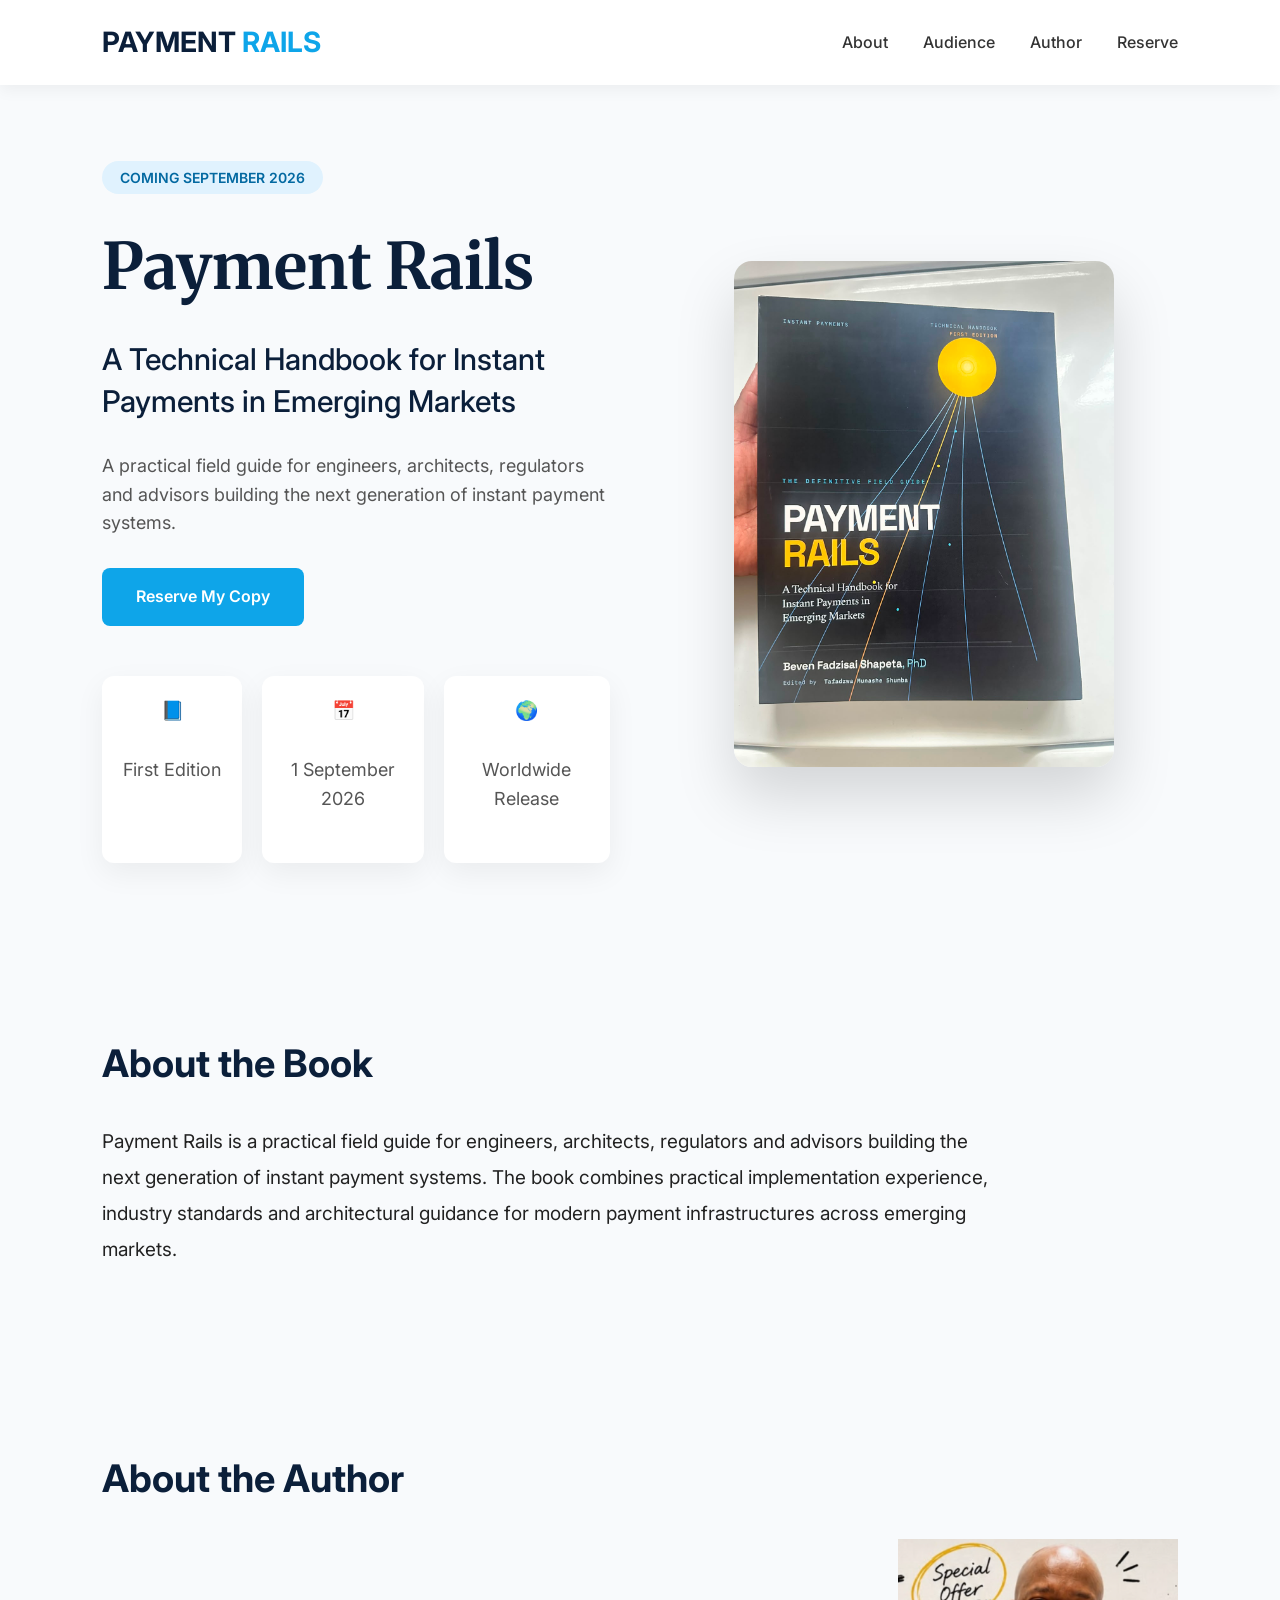
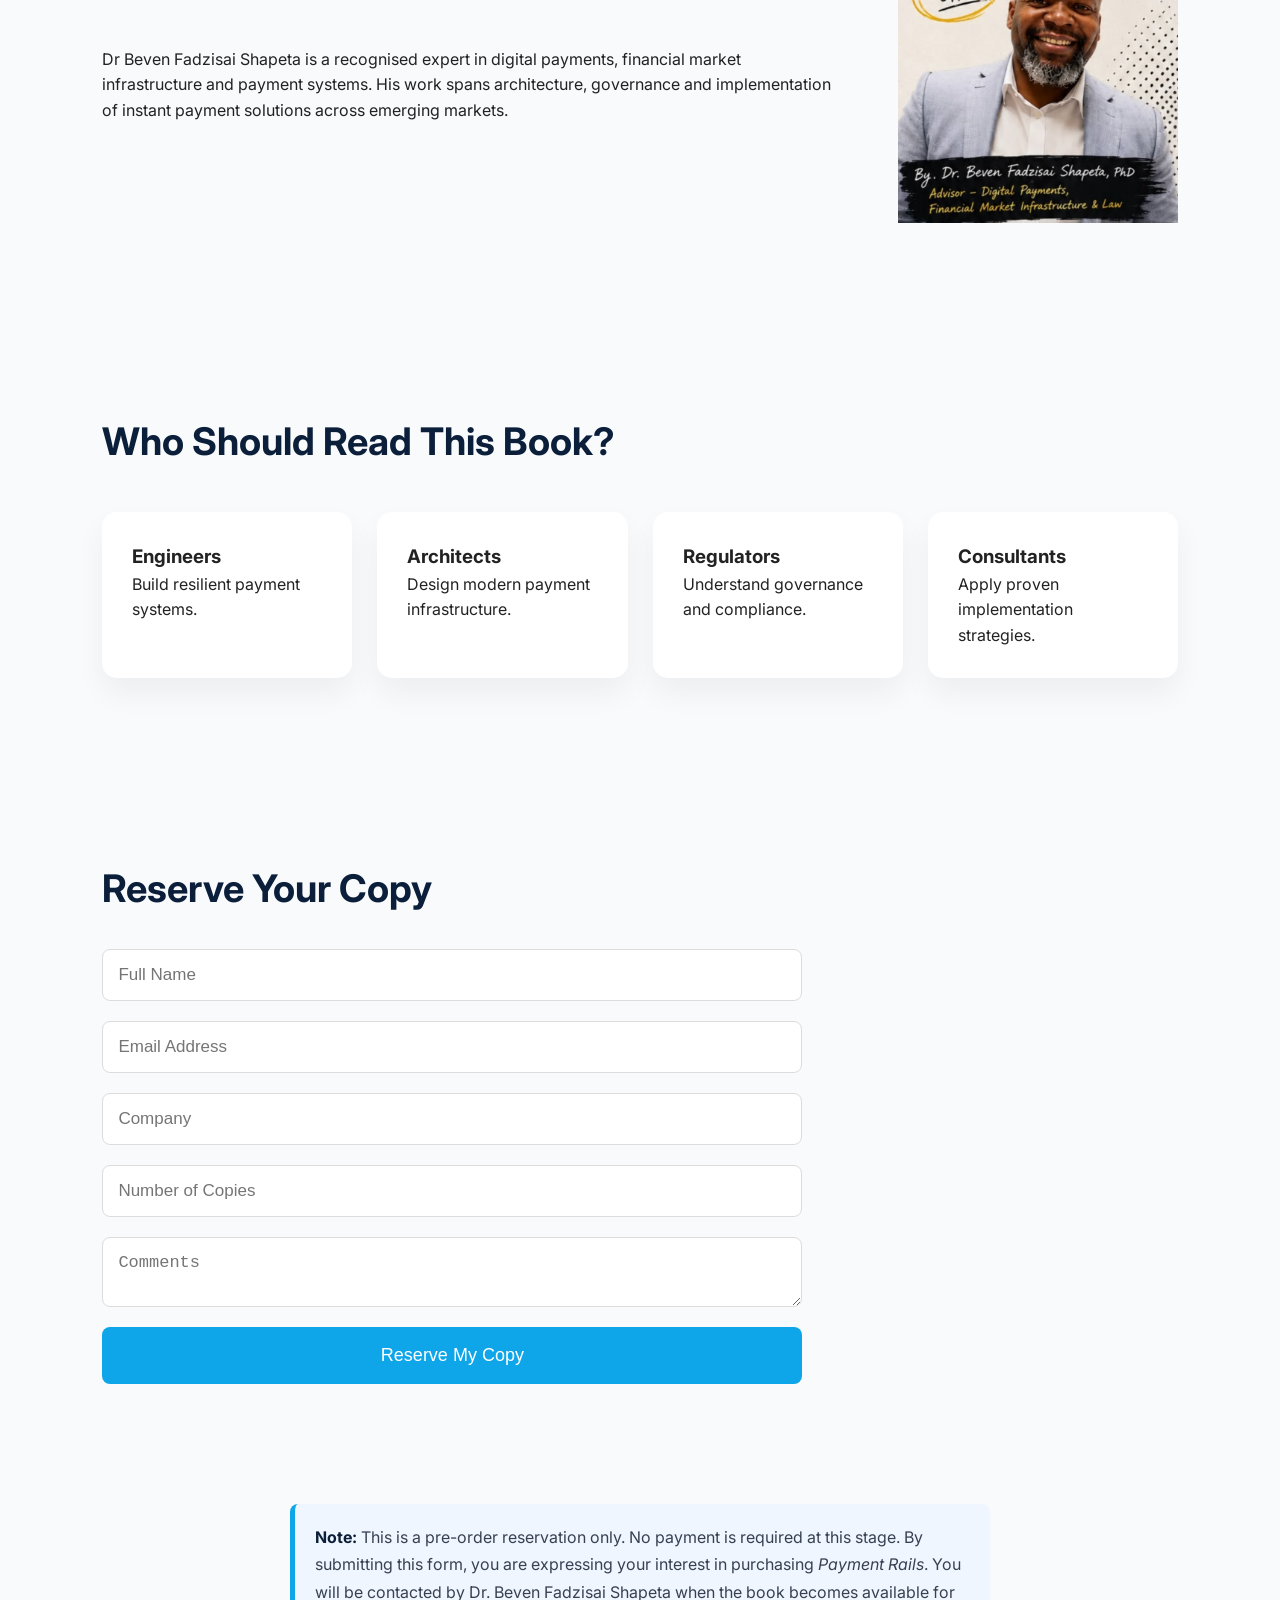
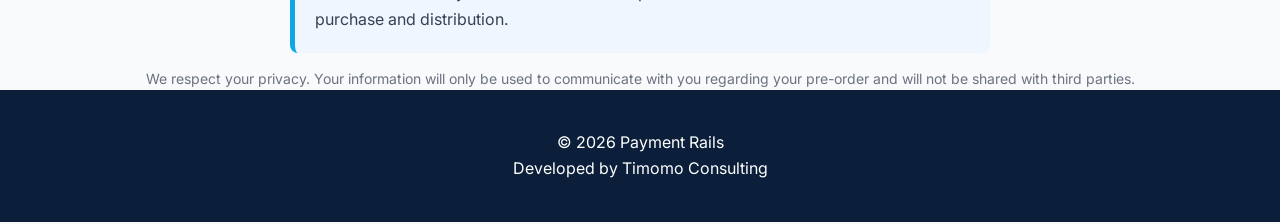
==== index.html @ 8334a4dc "Complete landing page MVP" ====
<!DOCTYPE html>
<html lang="en">

<head>
    <meta charset="UTF-8">
    <meta name="viewport" content="width=device-width, initial-scale=1.0">
    <title>Payment Rails | Pre-Order</title>

    <link rel="stylesheet" href="style.css">
    <link rel="preconnect" href="https://fonts.googleapis.com">
    <link rel="stylesheet" href="https://cdnjs.cloudflare.com/ajax/libs/font-awesome/6.6.0/css/all.min.css">
    <link
        href="https://fonts.googleapis.com/css2?family=Inter:wght@300;400;500;600;700&family=Merriweather:wght@700&display=swap"
        rel="stylesheet">

    <link rel="preconnect" href="https://fonts.googleapis.com">
    <link rel="preconnect" href="https://fonts.gstatic.com" crossorigin>

    <link href="https://fonts.googleapis.com/css2?family=Inter:wght@300;400;500;600;700&display=swap" rel="stylesheet">
</head>

<body>

    <header>

        <nav class="navbar">

            <div class="logo">
                PAYMENT <span>RAILS</span>
            </div>

            <ul class="nav-links">
                <li><a href="#about">About</a></li>
                <li><a href="#audience">Audience</a></li>
                <li><a href="#author">Author</a></li>
                <li><a href="#preorder">Reserve</a></li>
            </ul>

        </nav>

    </header>

    <section class="hero">

        <div class="hero-content">

            <div class="hero-text">

                <span class="tag">
                    COMING SEPTEMBER 2026
                </span>

                <h1>Payment Rails</h1>

                <h2>
                    A Technical Handbook for Instant Payments in Emerging Markets
                </h2>

                <p>
                    A practical field guide for engineers, architects,
                    regulators and advisors building the next generation
                    of instant payment systems.
                </p>

                <a href="#preorder" class="btn-primary">
                    Reserve My Copy
                </a>

                <div class="hero-features">

                    <div class="feature-card">
                        <h3>📘</h3>
                        <p>First Edition</p>
                    </div>

                    <div class="feature-card">
                        <h3>📅</h3>
                        <p>1 September 2026</p>
                    </div>

                    <div class="feature-card">
                        <h3>🌍</h3>
                        <p>Worldwide Release</p>
                    </div>

                </div>

            </div>

            <div class="hero-image">

                <img src="assets/images/cover.jpeg" alt="Payment Rails Book Cover">

            </div>

        </div>

    </section>

    <section id="about">

        <h2>About the Book</h2>

        <p class="section-text">

            Payment Rails is a practical field guide for engineers,
            architects, regulators and advisors building the next
            generation of instant payment systems.

            The book combines practical implementation experience,
            industry standards and architectural guidance for
            modern payment infrastructures across emerging markets.

        </p>
    </section>

    <section id="author">

        <h2>About the Author</h2>
        <div class="hero-content">

            <div>

                <p>

                    Dr Beven Fadzisai Shapeta is a recognised expert in
                    digital payments, financial market infrastructure and
                    payment systems. His work spans architecture,
                    governance and implementation of instant payment
                    solutions across emerging markets.

                </p>

            </div>

            <div>

                <img src="assets/images/author.png" width="280">

            </div>

    </section>

    <section id="audience">

        <h2>Who Should Read This Book?</h2>

        <div class="cards">

            <div class="card">
                <h3>Engineers</h3>
                <p>Build resilient payment systems.</p>
            </div>

            <div class="card">
                <h3>Architects</h3>
                <p>Design modern payment infrastructure.</p>
            </div>

            <div class="card">
                <h3>Regulators</h3>
                <p>Understand governance and compliance.</p>
            </div>

            <div class="card">
                <h3>Consultants</h3>
                <p>Apply proven implementation strategies.</p>
            </div>

        </div>

    </section>


    <section id="preorder">

        <h2>Reserve Your Copy</h2>

        <form name="preorder" method="POST" data-netlify="true">

            <input type="hidden" name="form-name" value="preorder">

            <input type="text" name="name" placeholder="Full Name" required>

            <input type="email" name="email" placeholder="Email Address" required>

            <input type="text" name="organisation" placeholder="Company">

            <input type="number" name="copies" placeholder="Number of Copies" min="1" required>

            <textarea name="comments" placeholder="Comments"></textarea>

            <button type="submit">

                Reserve My Copy

            </button>

        </form>

    </section>
    <p class="reservation-note">
        <strong>Note:</strong> This is a pre-order reservation only. No payment is required at this stage. By
        submitting this form, you are expressing your interest in purchasing <em>Payment Rails</em>. You will be
        contacted by Dr. Beven Fadzisai Shapeta when the book becomes available for purchase and distribution.
    </p>
    <p class="privacy-note">
        We respect your privacy. Your information will only be used to communicate with you regarding your pre-order and
        will not be shared with third parties.
    </p>

    <footer>

        <p>

            © 2026 Payment Rails

        </p>

        <p>

            Developed by Timomo Consulting

        </p>

    </footer>

    <script src="script.js"></script>

</body>


</html>
---- style.css ----
* {
    margin: 0;
    padding: 0;
    box-sizing: border-box;
}

h1 {
    font-family: 'Merriweather', serif;
}

body {

    font-family: Inter, sans-serif;
    background: #f8fafc;
    color: #222;
    line-height: 1.6;

}

.navbar {

    position: sticky;
    top: 0;
    z-index: 1000;

    background: white;

    display: flex;
    justify-content: space-between;
    align-items: center;

    padding: 20px 8%;

    box-shadow: 0 5px 15px rgba(0, 0, 0, .05);

}

.logo {

    font-size: 28px;
    font-weight: 700;
    color: #0B1F3A;

}

.nav-links {

    display: flex;
    gap: 35px;

    list-style: none;

}

.nav-links a {

    text-decoration: none;
    color: #333;

    font-weight: 500;

}

.hero {

    display: flex;

    align-items: center;

    justify-content: space-between;

    padding: 80px;

}

.hero-left {

    width: 50%;

}

.hero-left h1 {

    font-size: 56px;

    color: #0B1F3A;

}

.hero-left h2 {

    margin-top: 20px;

    font-size: 28px;

    font-weight: 500;

}

.hero-left p {

    margin: 30px 0;

}

.button {

    display: inline-block;

    background: #0EA5E9;

    color: white;

    text-decoration: none;

    padding: 15px 30px;

    border-radius: 8px;

    font-weight: 600;

}

.hero-right {

    width: 40%;

    text-align: center;

}

.hero-right img {

    max-width: 100%;

    border-radius: 12px;

    box-shadow: 0 20px 40px rgba(0, 0, 0, .15);

}

section {

    padding:90px 8%;

}

section h2{

    color:#0B1F3A;

    font-size:38px;

    margin-bottom:30px;

}

.section-text{

    font-size:19px;

    max-width:900px;

    line-height:1.9;

}

footer {

    text-align: center;

    padding: 40px;

    background: #0B1F3A;

    color: white;

}

.hero {

    padding: 80px 8%;

    background: #F8FAFC;

}

.hero-content {

    display: flex;

    align-items: center;

    justify-content: space-between;

    gap: 60px;

}

.hero-text {

    flex: 1;

}

.hero-image {

    flex: 1;

    display: flex;

    justify-content: center;

}

.hero-image img {

    width: 380px;

    border-radius: 18px;

    box-shadow: 0 30px 60px rgba(0, 0, 0, .15);

    transition: .3s;

}

.hero-image img:hover {

    transform: translateY(-8px);

}

.tag {

    background: #E0F2FE;

    color: #0369A1;

    padding: 8px 18px;

    border-radius: 30px;

    font-size: 14px;

    font-weight: 600;

}

.hero h1 {

    margin-top: 25px;

    font-size: 64px;

    color: #0B1F3A;

}

.hero h2 {

    margin-top: 20px;

    font-size: 30px;

    font-weight: 500;

    line-height: 1.4;

}

.hero p {

    margin: 30px 0;

    font-size: 18px;

    color: #555;

    max-width: 600px;

}

.btn-primary {

    display: inline-block;

    background: #0EA5E9;

    color: white;

    padding: 16px 34px;

    border-radius: 8px;

    text-decoration: none;

    font-weight: 600;

    transition: .3s;

}

.btn-primary:hover {

    background: #0284C7;

}

.hero-features {

    display: flex;

    gap: 20px;

    margin-top: 50px;

}

.feature-card {

    background: white;

    padding: 20px;

    border-radius: 12px;

    box-shadow: 0 10px 30px rgba(0, 0, 0, .06);

    min-width: 140px;

    text-align: center;

}

@media(max-width:900px) {

    .hero-content {

        flex-direction: column-reverse;

        text-align: center;

    }

    .hero h1 {

        font-size: 46px;

    }

    .hero h2 {

        font-size: 24px;

    }

    .hero-features {

        flex-direction: column;

        align-items: center;

    }

    .hero-image img {

        width: 280px;

    }

}

.logo span {

    color: #0EA5E9;

}

html {

    scroll-behavior: smooth;

}

.cards{

display:grid;

grid-template-columns:repeat(auto-fit,minmax(220px,1fr));

gap:25px;

margin-top:40px;

}

.card{

background:white;

padding:30px;

border-radius:15px;

box-shadow:0 15px 30px rgba(0,0,0,.05);

transition:.3s;

}

.card:hover{

transform:translateY(-8px);

}

form{

display:flex;

flex-direction:column;

max-width:700px;

gap:20px;

}

input,textarea{

padding:15px;

font-size:17px;

border:1px solid #ddd;

border-radius:8px;

}

button{

background:#0EA5E9;

color:white;

padding:18px;

font-size:18px;

border:none;

border-radius:8px;

cursor:pointer;

}

.reservation-note {

    max-width: 700px;
    margin: 30px auto 0;
    padding: 20px;

    background: #EFF6FF;
    border-left: 5px solid #0EA5E9;

    border-radius: 8px;

    color: #374151;
    line-height: 1.7;
    font-size: 16px;

}

.reservation-note strong {

    color: #0B1F3A;

}

.privacy-note {

    text-align: center;
    margin-top: 15px;
    font-size: 14px;
    color: #6B7280;

}
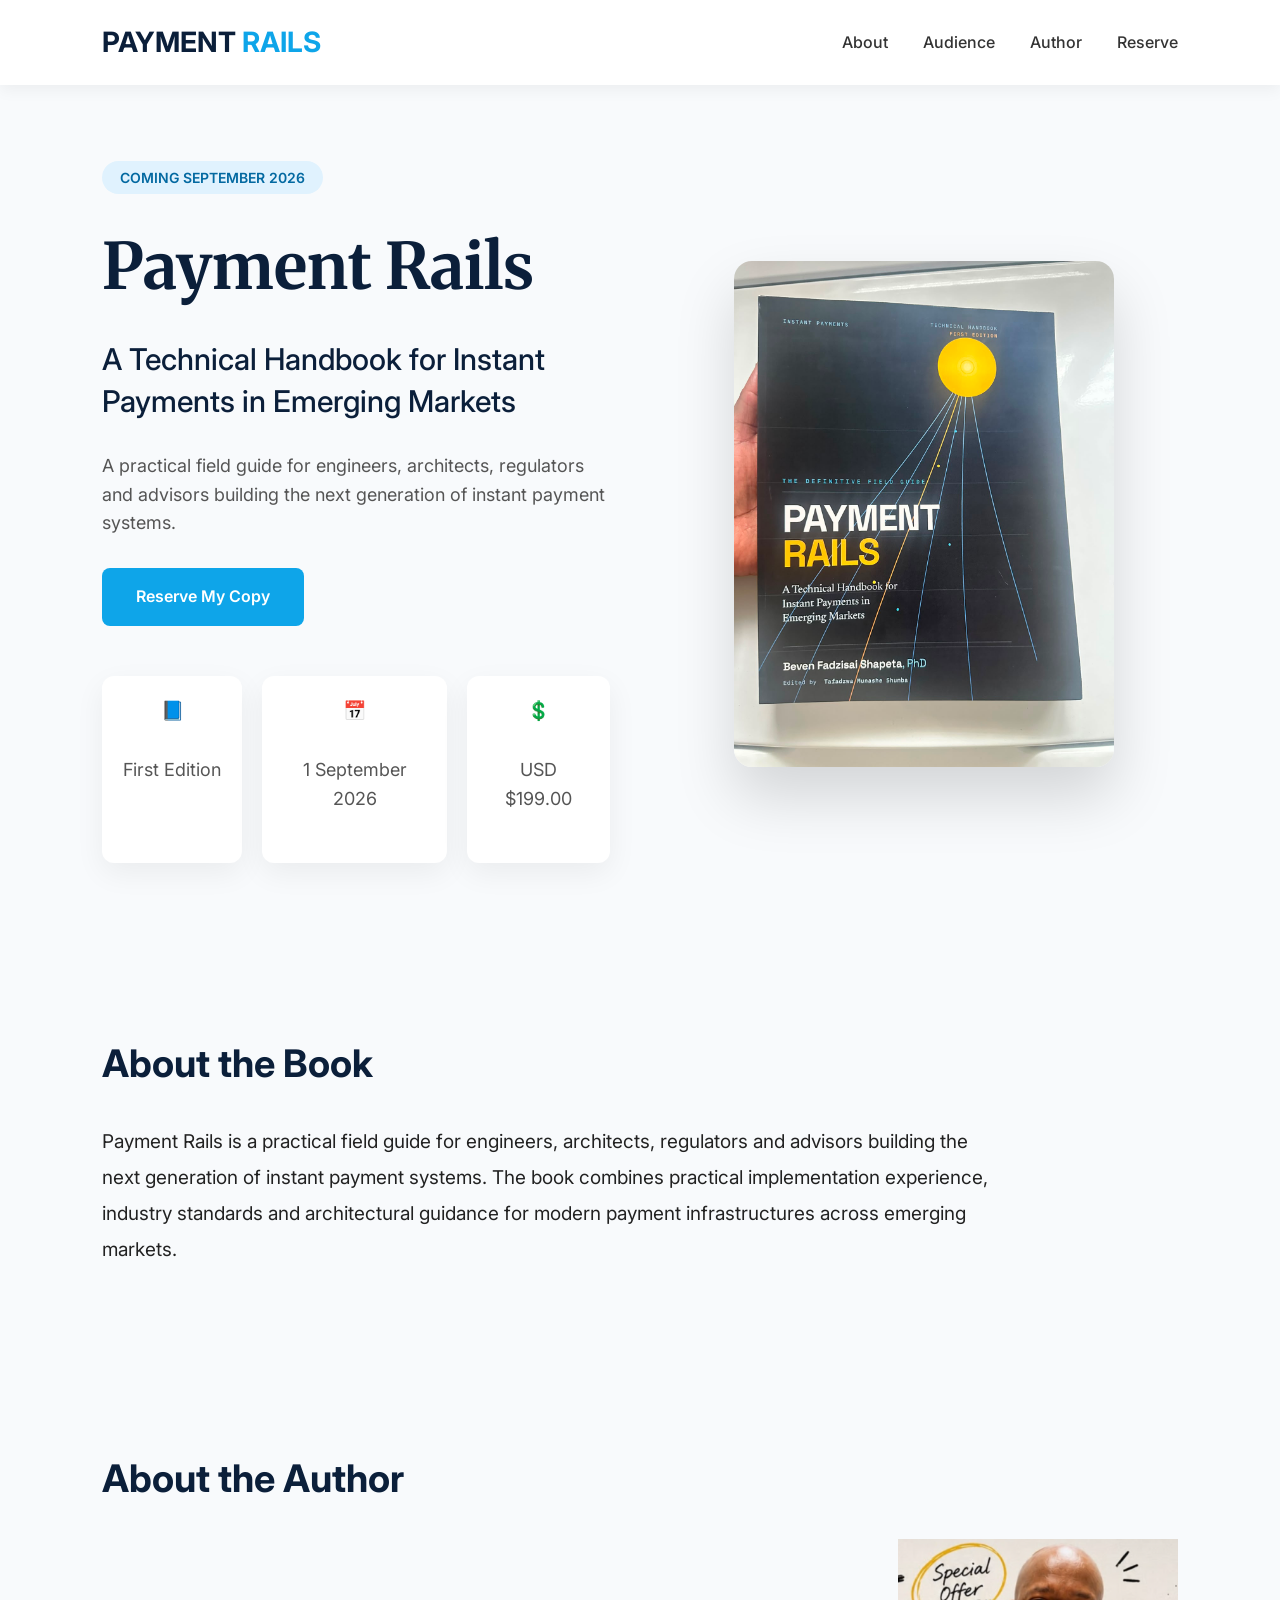
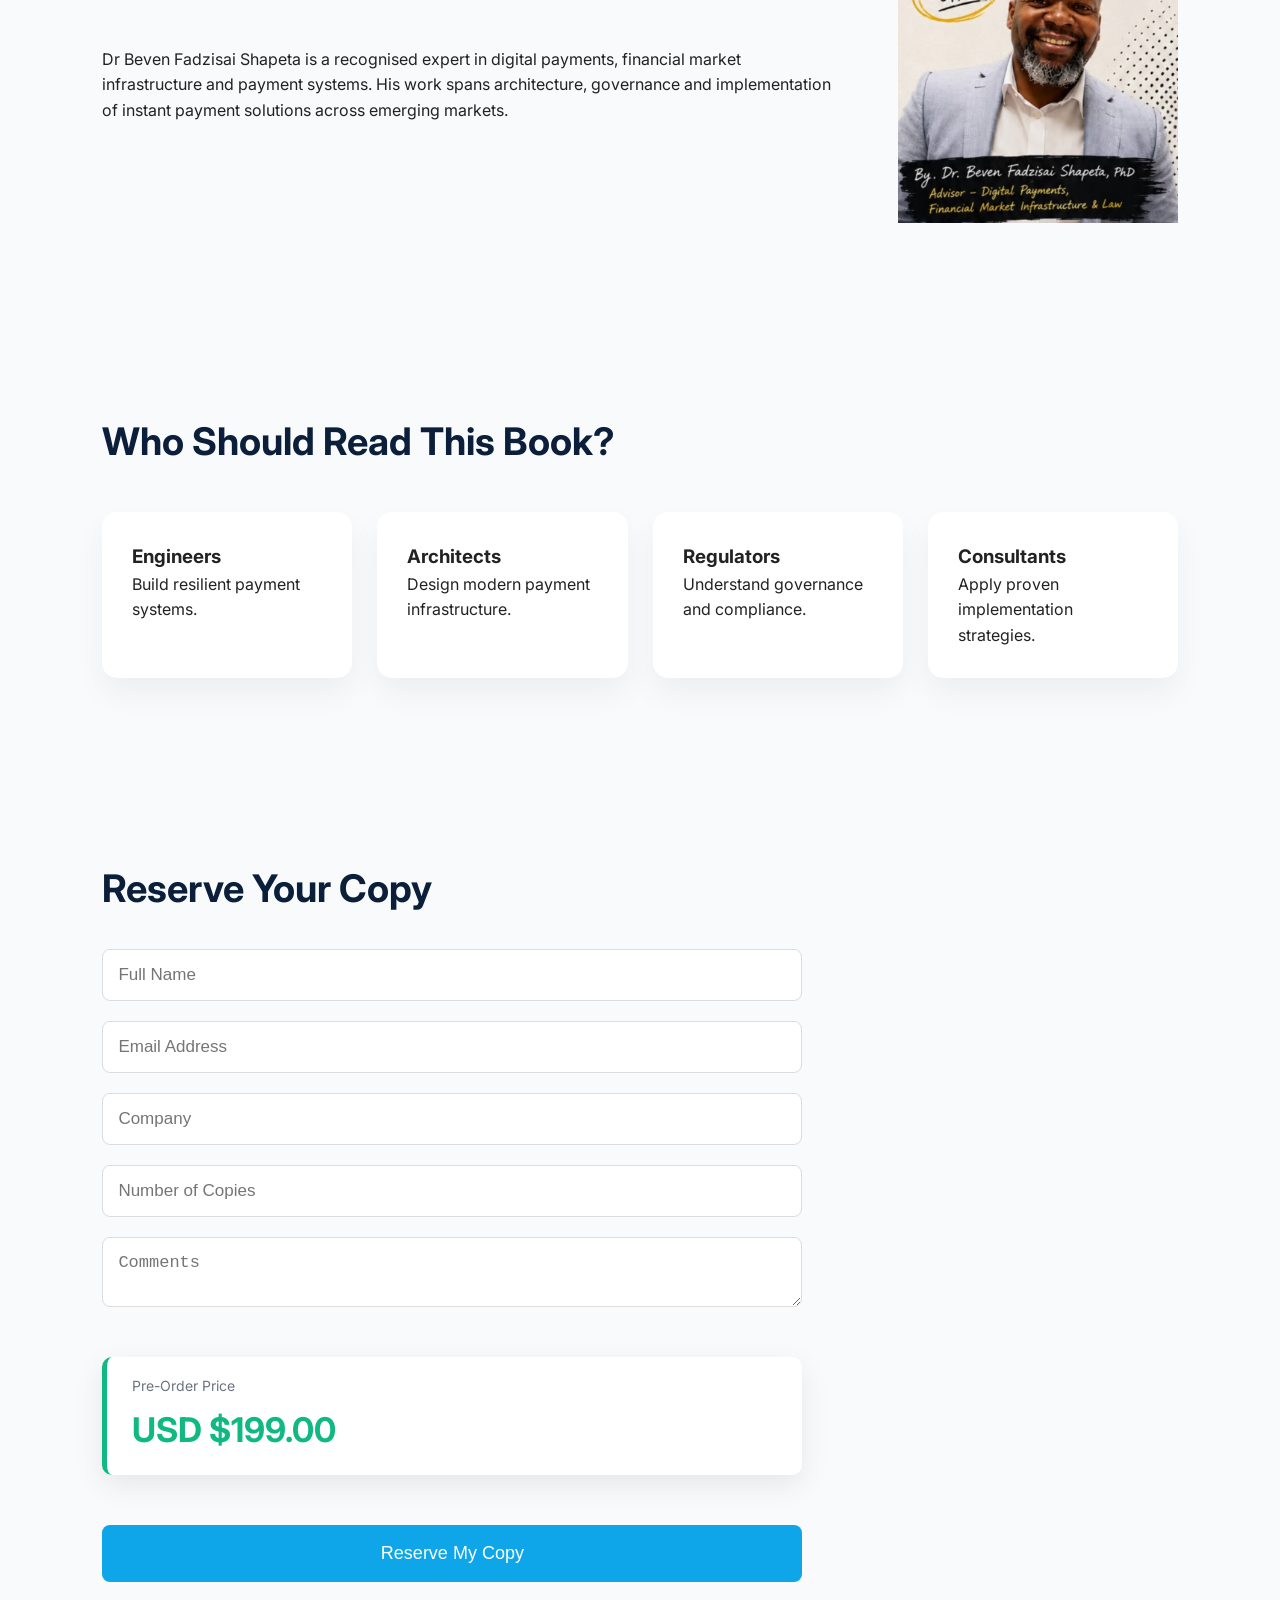
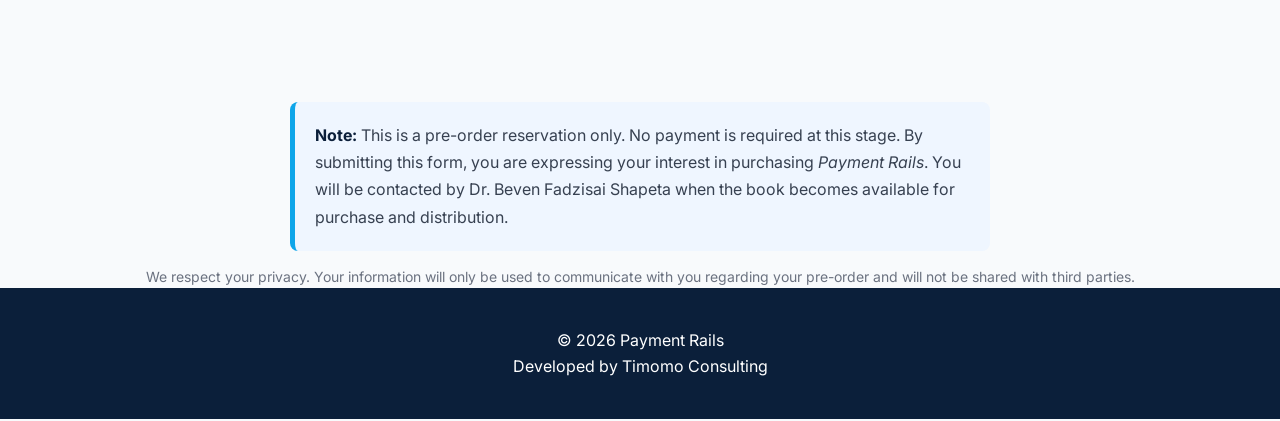
==== commit 6cde54f0: "Home page correction" ====
--- a/index.html
+++ b/index.html
@@ -79,8 +79,8 @@
                     </div>
 
                     <div class="feature-card">
-                        <h3>🌍</h3>
-                        <p>Worldwide Release</p>
+                        <h3>💲</h3>
+                        <p>USD $199.00</p>
                     </div>
 
                 </div>
@@ -189,6 +189,11 @@
             <input type="number" name="copies" placeholder="Number of Copies" min="1" required>
 
             <textarea name="comments" placeholder="Comments"></textarea>
+
+            <div class="price-box">
+                <span class="price-label">Pre-Order Price</span>
+                <h3>USD $199.00</h3>
+            </div>
 
             <button type="submit">
 
--- a/style.css
+++ b/style.css
@@ -487,4 +487,46 @@
     font-size: 14px;
     color: #6B7280;
 
+}
+
+.price-box{
+
+    margin:30px 0;
+
+    display:inline-block;
+
+    background:#ffffff;
+
+    border-left:5px solid #10B981;
+
+    padding:18px 25px;
+
+    border-radius:10px;
+
+    box-shadow:0 10px 30px rgba(0,0,0,.08);
+
+}
+
+.price-label{
+
+    display:block;
+
+    color:#6B7280;
+
+    font-size:14px;
+
+    margin-bottom:5px;
+
+}
+
+.price-box h3{
+
+    font-size:34px;
+
+    color:#10B981;
+
+    margin:0;
+
+    font-weight:700;
+
 }
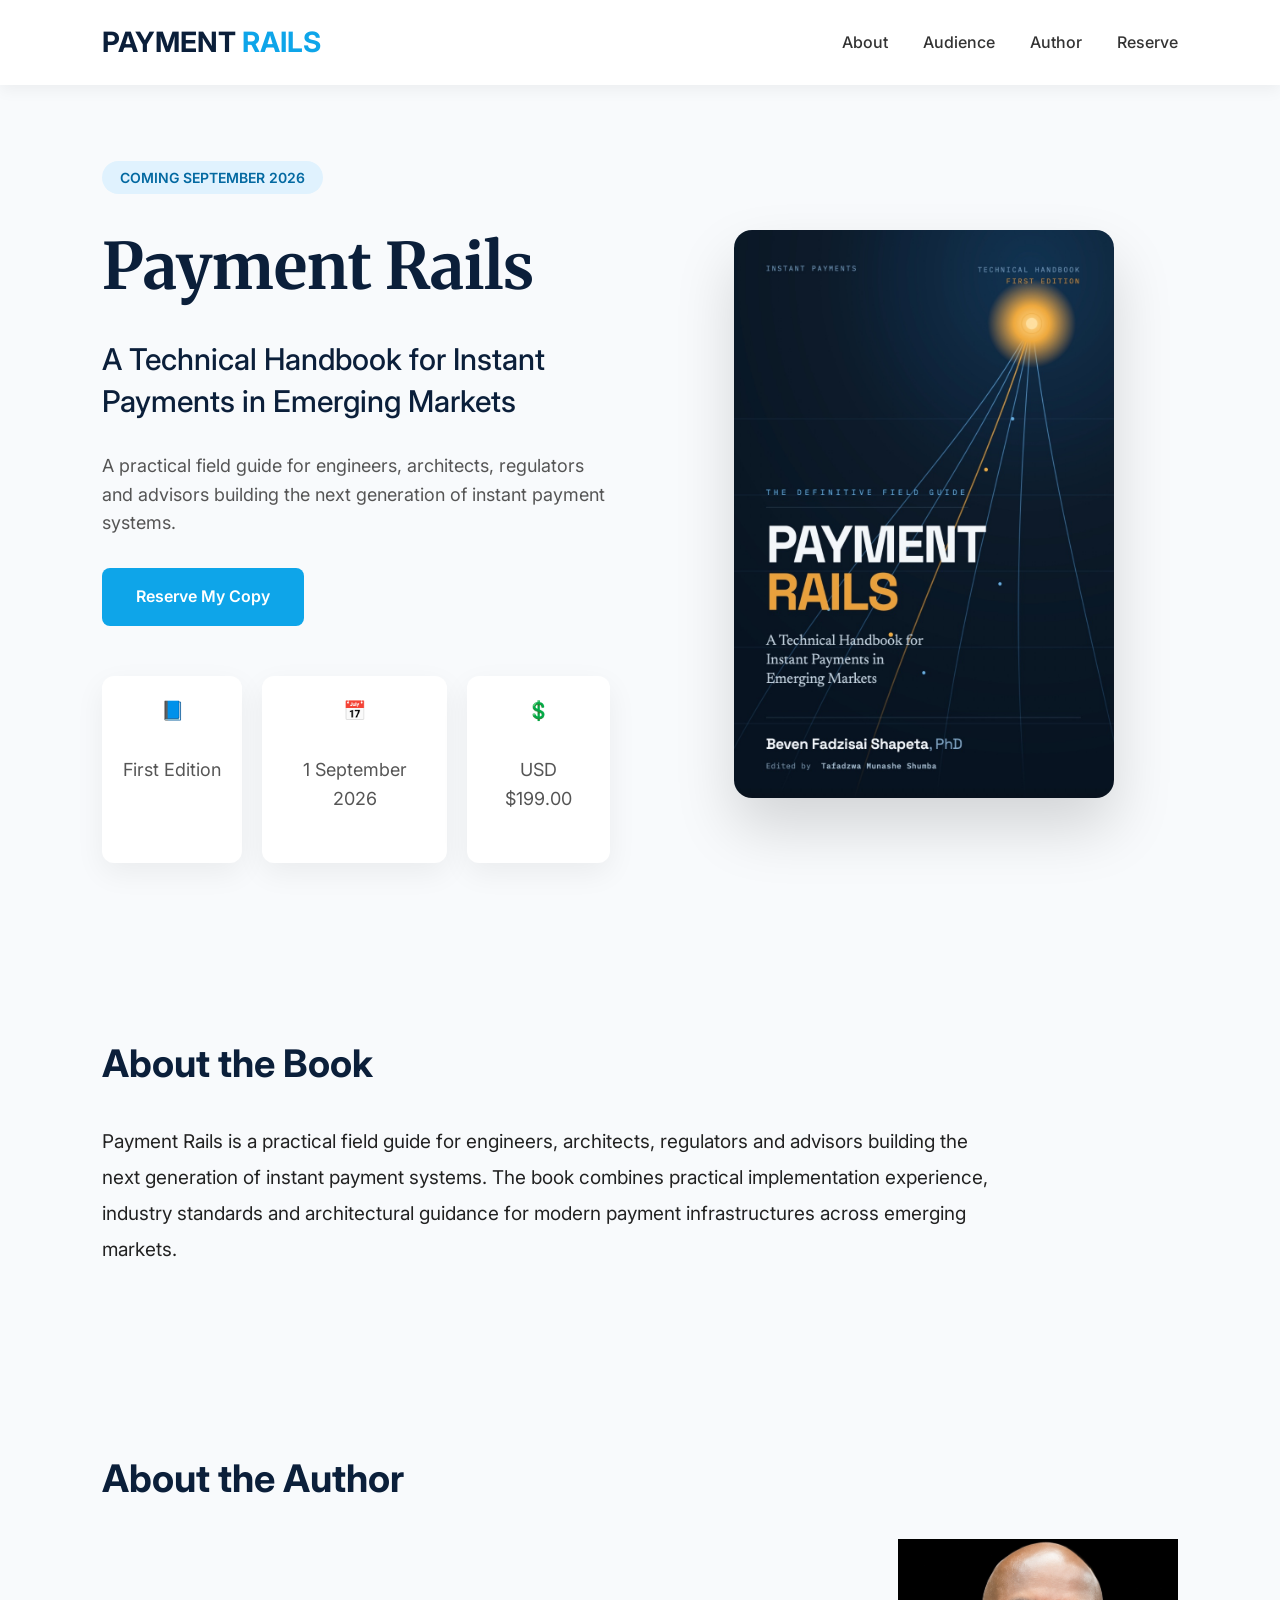
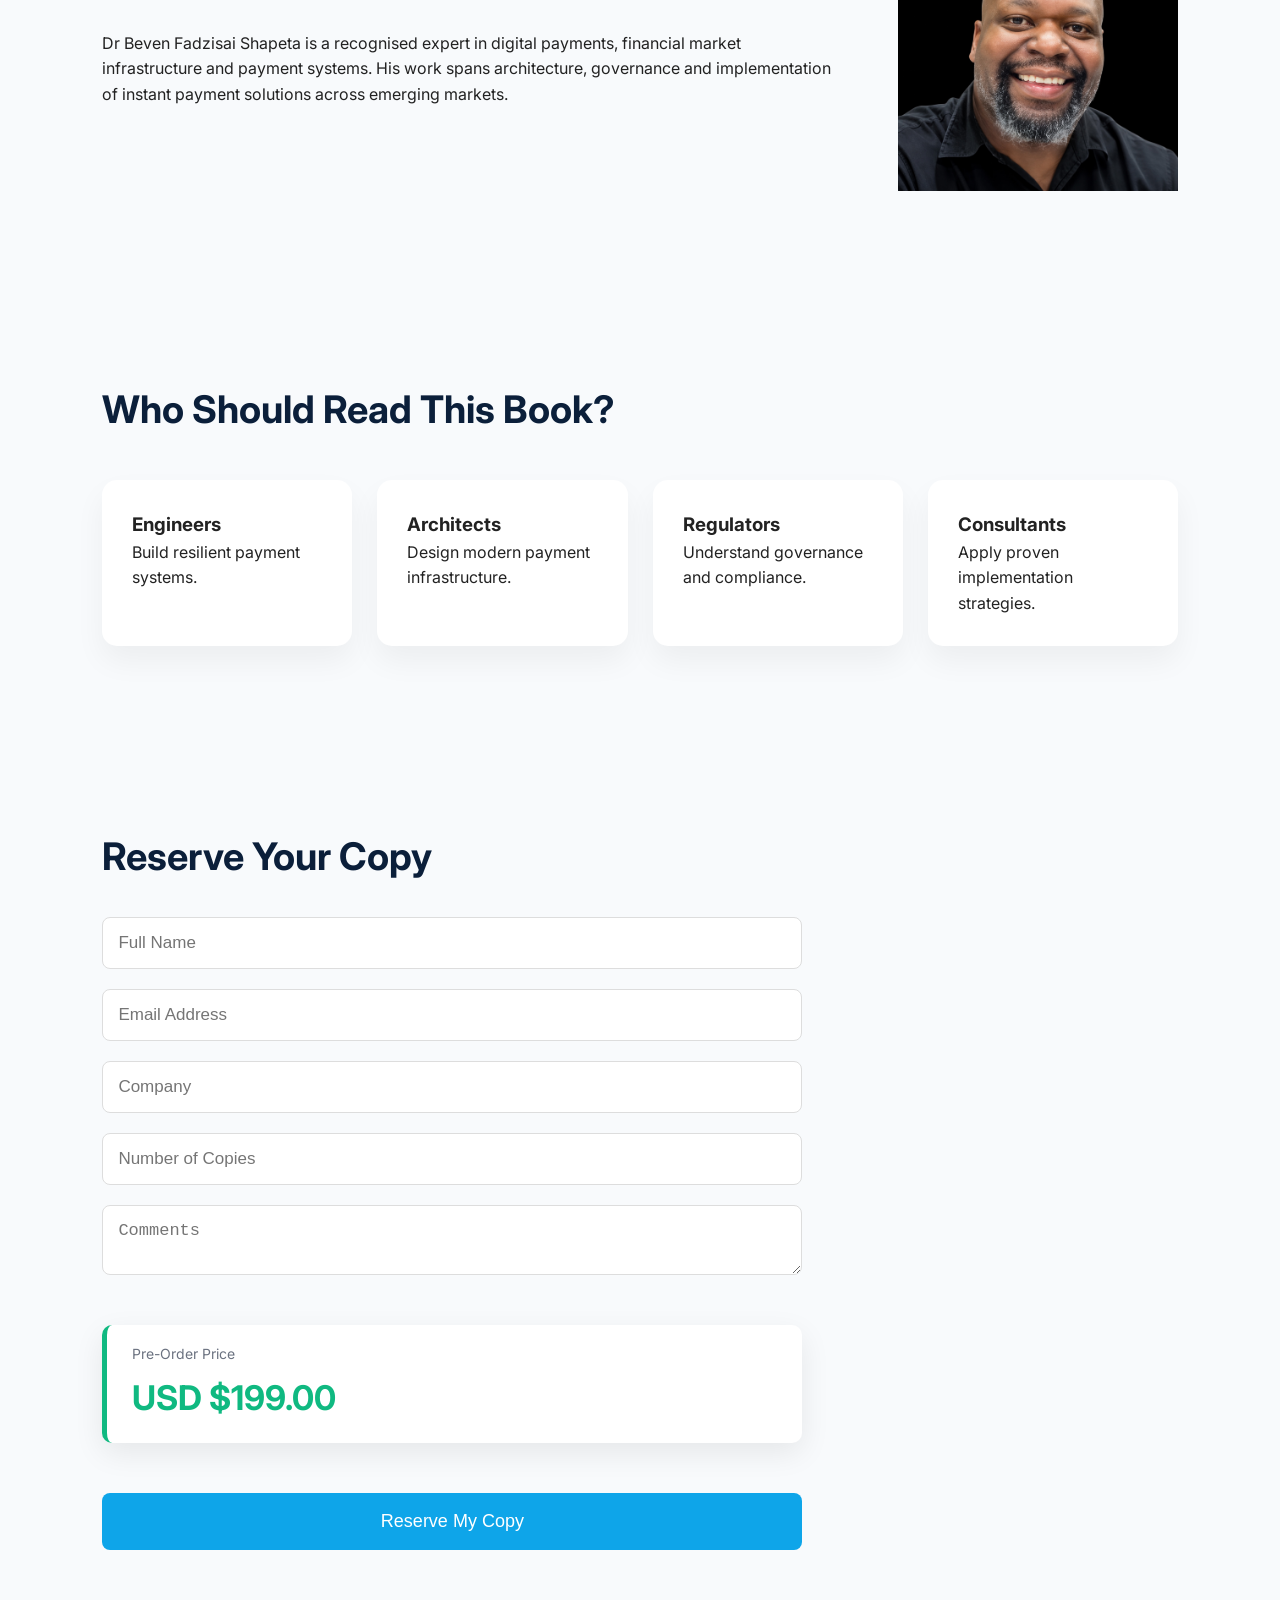
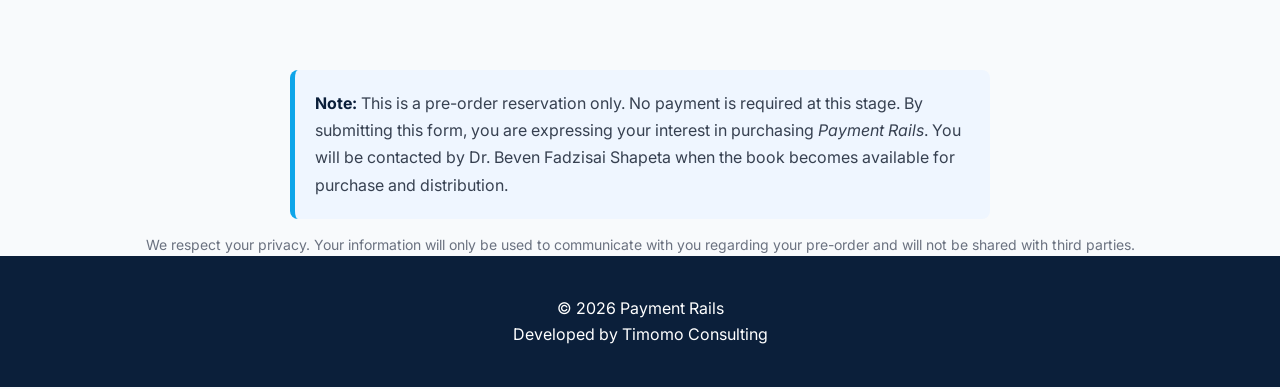
==== commit c7283ace: "Update book cover and author photos" ====
--- a/index.html
+++ b/index.html
@@ -135,7 +135,7 @@
 
             <div>
 
-                <img src="assets/images/author.png" width="280">
+                <img src="assets/images/author.jpeg" width="280">
 
             </div>
 
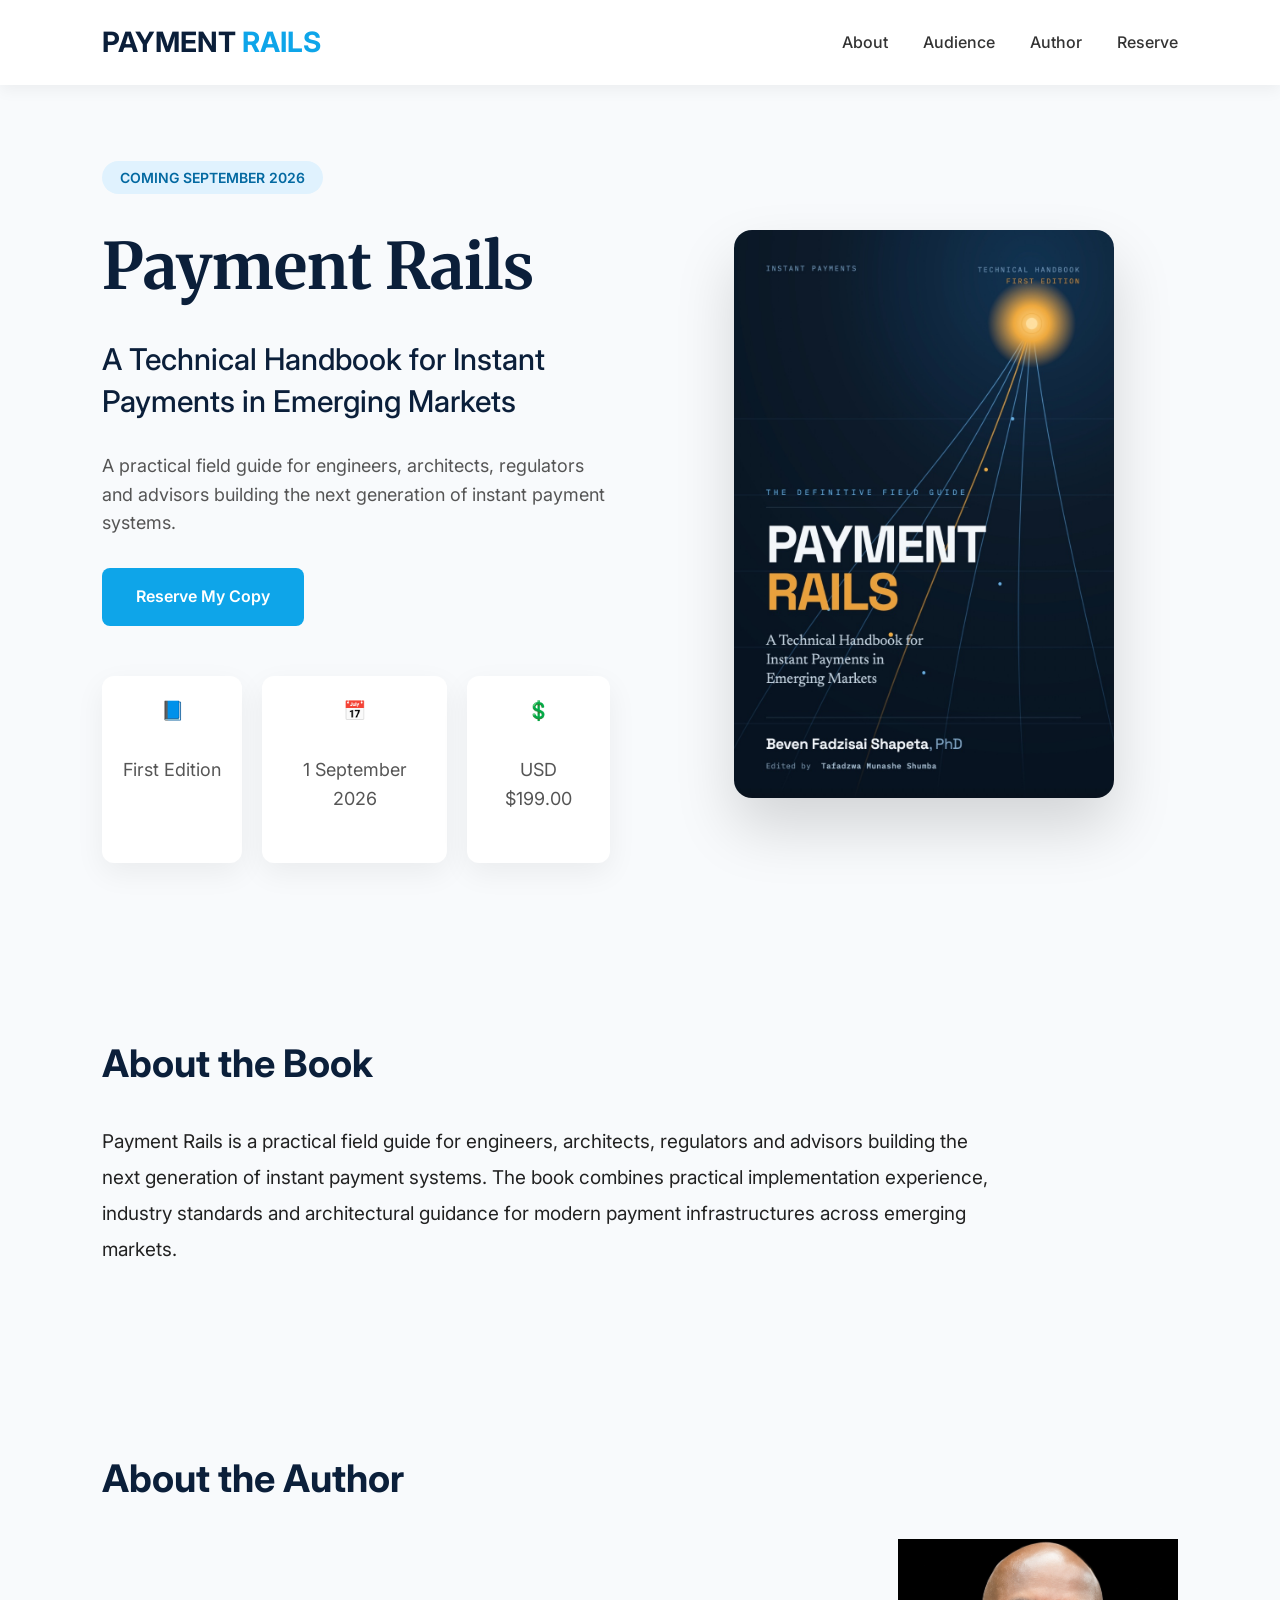
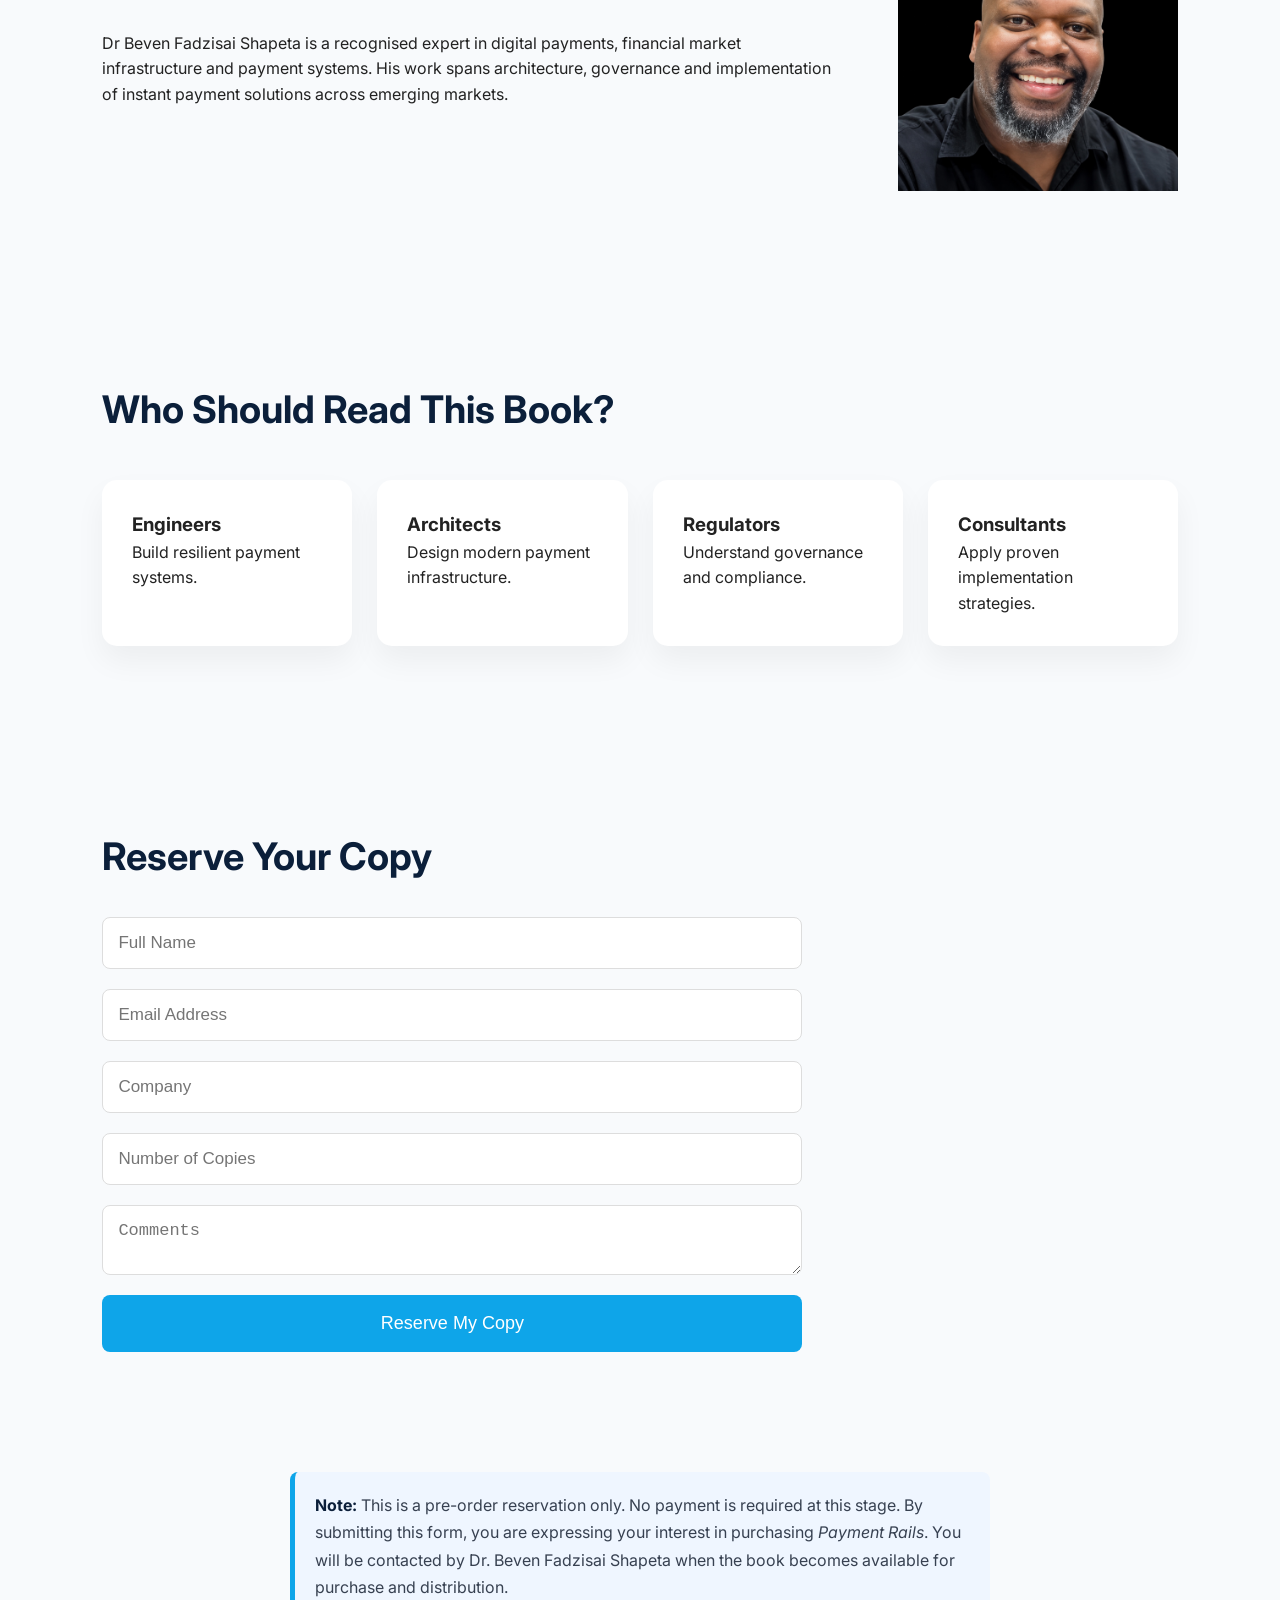
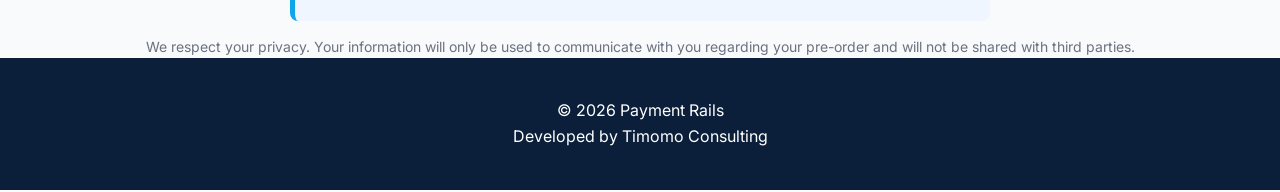
==== commit e095131b: "Add thank you page" ====
--- a/index.html
+++ b/index.html
@@ -176,32 +176,35 @@
 
         <h2>Reserve Your Copy</h2>
 
-        <form name="preorder" method="POST" data-netlify="true">
-
-            <input type="hidden" name="form-name" value="preorder">
-
-            <input type="text" name="name" placeholder="Full Name" required>
-
-            <input type="email" name="email" placeholder="Email Address" required>
-
-            <input type="text" name="organisation" placeholder="Company">
-
-            <input type="number" name="copies" placeholder="Number of Copies" min="1" required>
-
-            <textarea name="comments" placeholder="Comments"></textarea>
-
-            <div class="price-box">
-                <span class="price-label">Pre-Order Price</span>
-                <h3>USD $199.00</h3>
-            </div>
-
-            <button type="submit">
-
-                Reserve My Copy
-
-            </button>
-
-        </form>
+        <form
+  name="preorder"
+  method="POST"
+  action="/thank-you.html"
+  data-netlify="true"
+  netlify-honeypot="bot-field">
+
+    <input type="hidden" name="form-name" value="preorder">
+
+    <p hidden>
+        <label>
+            Don't fill this out if you're human:
+            <input name="bot-field">
+        </label>
+    </p>
+
+    <input type="text" name="name" placeholder="Full Name" required>
+
+    <input type="email" name="email" placeholder="Email Address" required>
+
+    <input type="text" name="organisation" placeholder="Company">
+
+    <input type="number" name="copies" placeholder="Number of Copies" min="1" required>
+
+    <textarea name="comments" placeholder="Comments"></textarea>
+
+    <button type="submit">Reserve My Copy</button>
+
+</form>
 
     </section>
     <p class="reservation-note">
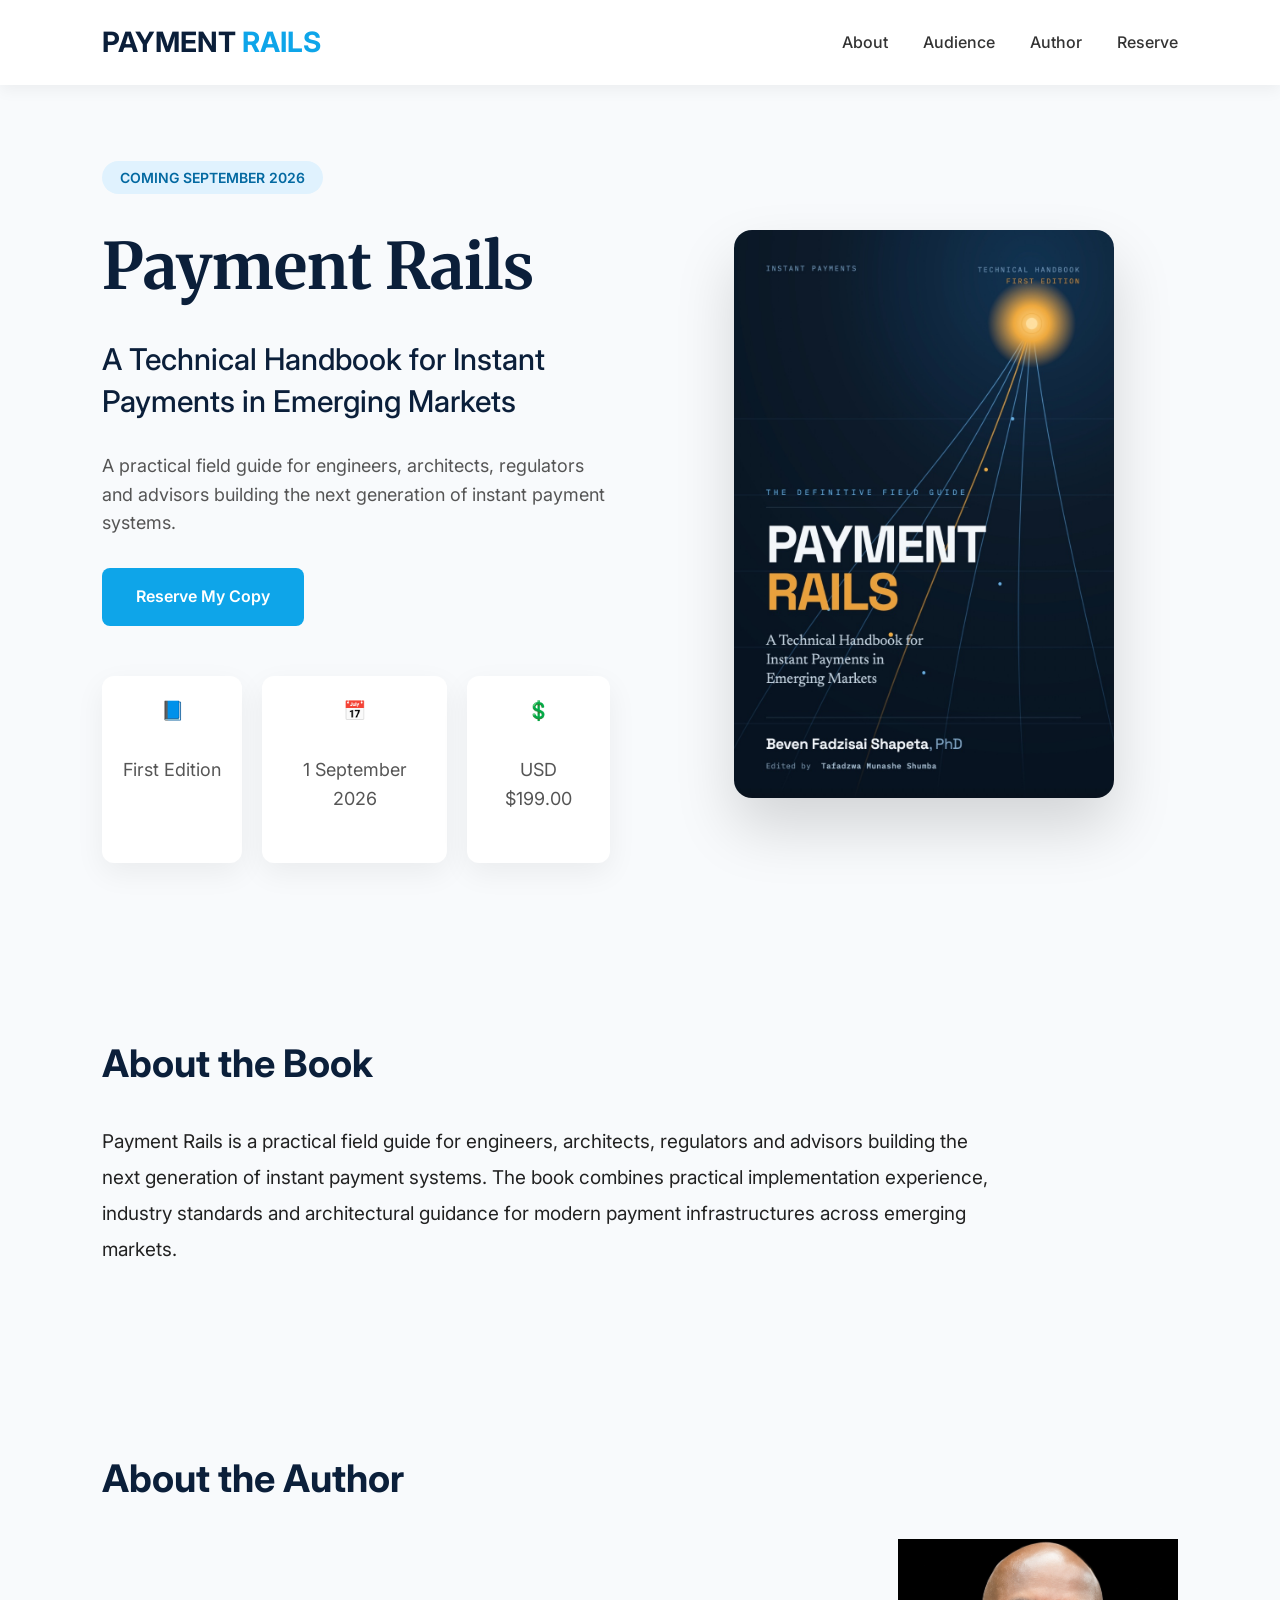
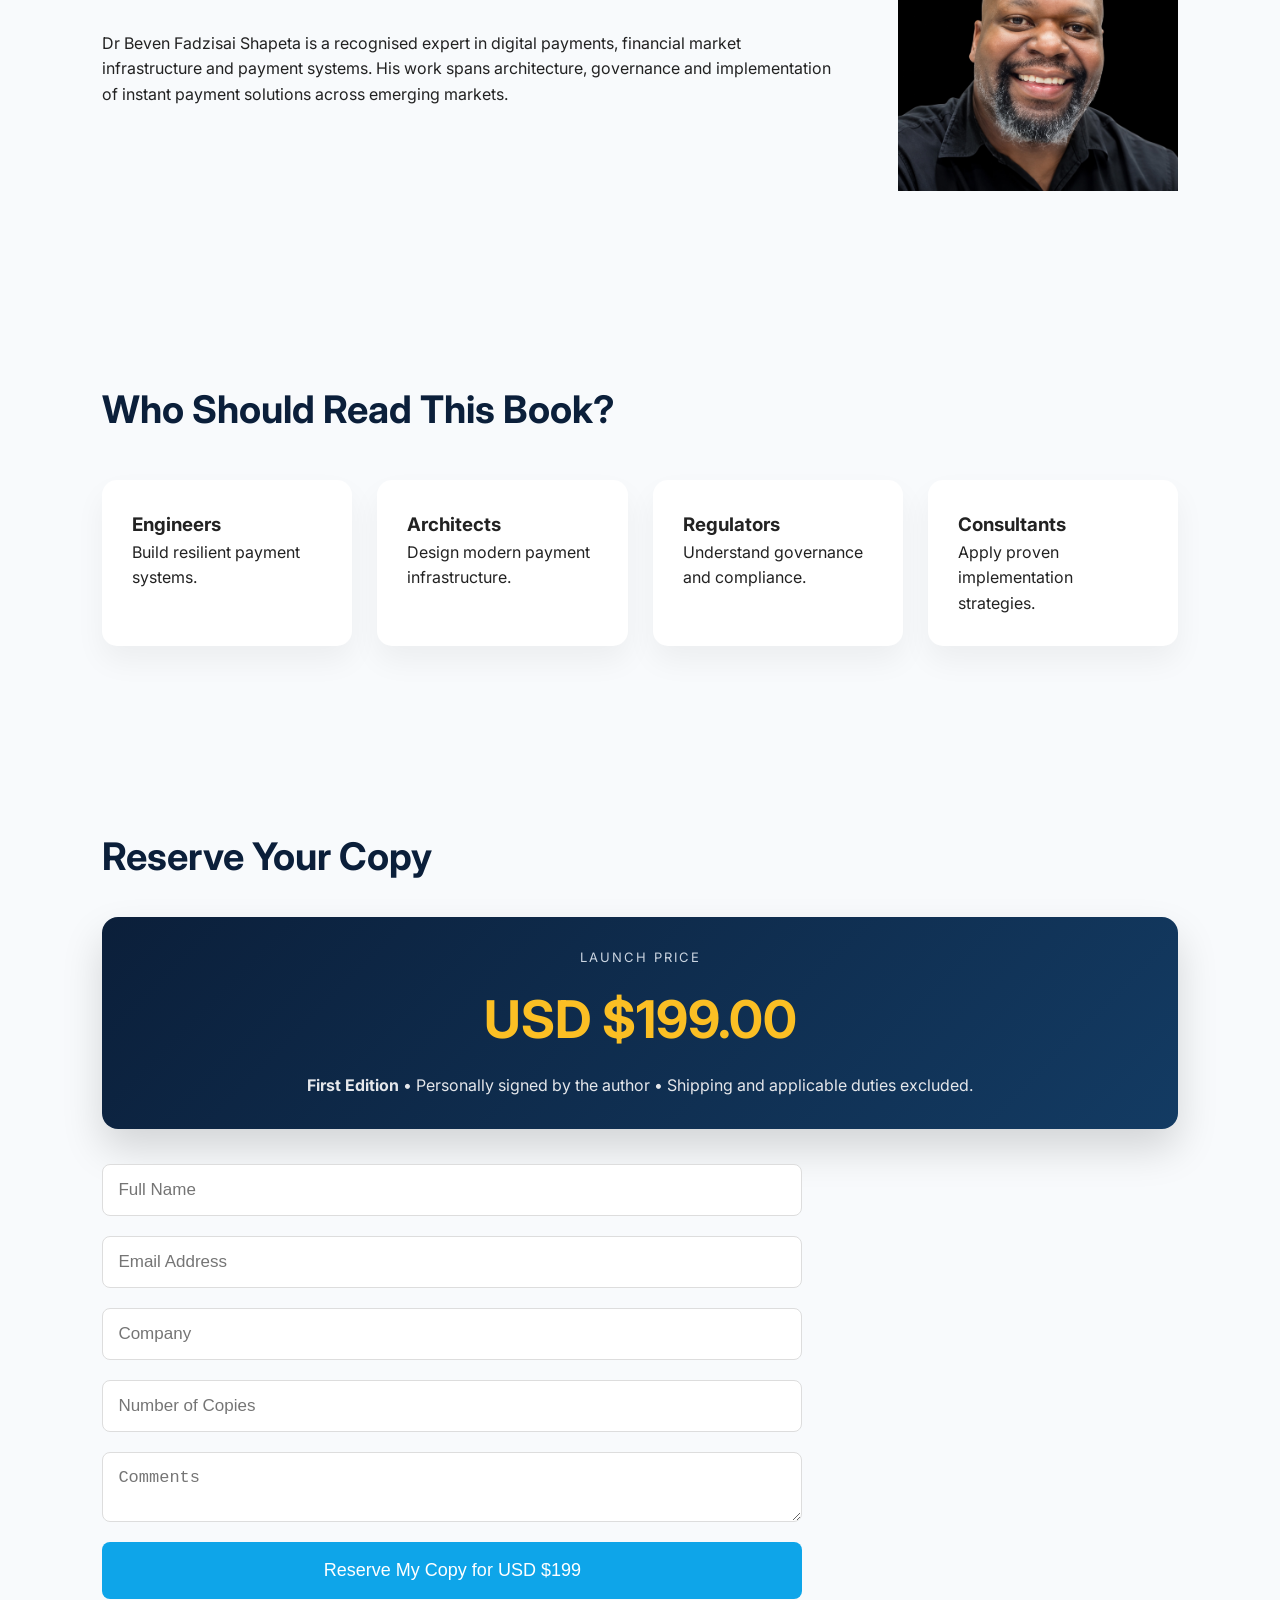
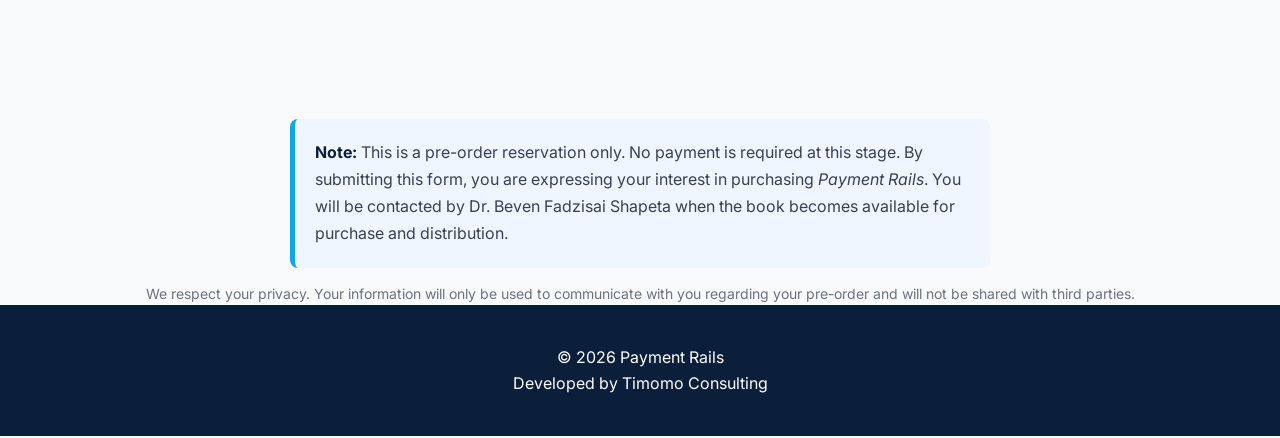
==== commit b5182d08: "Add price to reserve button" ====
--- a/index.html
+++ b/index.html
@@ -176,10 +176,25 @@
 
         <h2>Reserve Your Copy</h2>
 
+<div class="pricing-banner">
+
+    <span class="pricing-label">Launch Price</span>
+
+    <div class="pricing-amount">
+        USD $199.00
+    </div>
+
+    <p>
+        <strong>First Edition</strong> • Personally signed by the author •
+        Shipping and applicable duties excluded.
+    </p>
+
+</div>
+
         <form
   name="preorder"
   method="POST"
-  action="/thank-you.html"
+  action="/pages/thank-you.html"
   data-netlify="true"
   netlify-honeypot="bot-field">
 
@@ -202,7 +217,9 @@
 
     <textarea name="comments" placeholder="Comments"></textarea>
 
-    <button type="submit">Reserve My Copy</button>
+    <button type="submit">
+    Reserve My Copy for USD $199
+</button>
 
 </form>
 
--- a/style.css
+++ b/style.css
@@ -474,6 +474,62 @@
 
 }
 
+.pricing-banner{
+
+    background:linear-gradient(135deg,#0B1F3A,#133B63);
+
+    color:white;
+
+    padding:30px;
+
+    border-radius:16px;
+
+    text-align:center;
+
+    margin-bottom:35px;
+
+    box-shadow:0 20px 40px rgba(0,0,0,.15);
+
+}
+
+.pricing-label{
+
+    display:block;
+
+    text-transform:uppercase;
+
+    letter-spacing:2px;
+
+    font-size:13px;
+
+    color:#CBD5E1;
+
+    margin-bottom:10px;
+
+}
+
+.pricing-amount{
+
+    font-size:52px;
+
+    font-weight:700;
+
+    color:#FBBF24;
+
+    margin-bottom:12px;
+
+}
+
+.pricing-banner p{
+
+    margin:0;
+
+    color:#E5E7EB;
+
+    font-size:16px;
+
+}
+
 .reservation-note strong {
 
     color: #0B1F3A;
